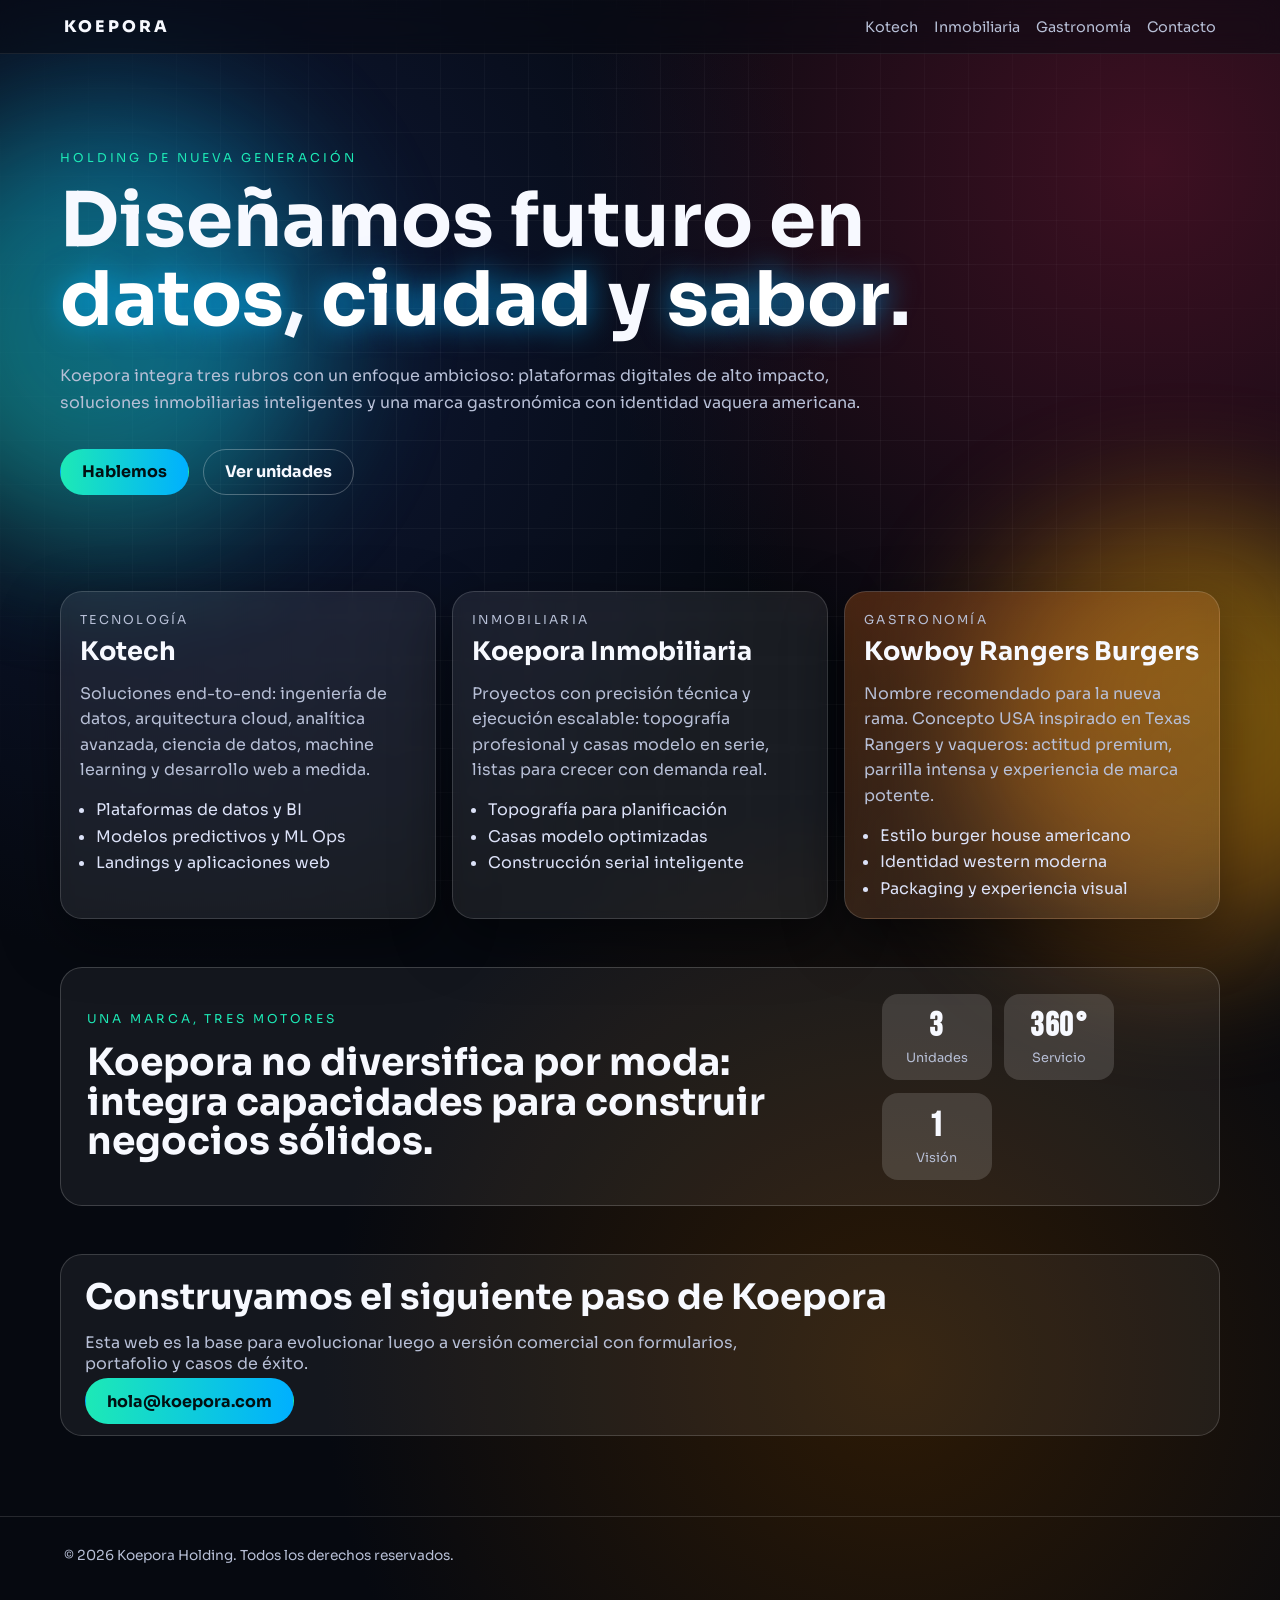
==== index.html @ 45dd40c9 "Add files via upload" ====
﻿<!doctype html>
<html lang="es">
<head>
  <meta charset="UTF-8" />
  <meta http-equiv="Content-Type" content="text/html; charset=UTF-8" />
  <meta name="viewport" content="width=device-width, initial-scale=1.0" />
  <title>Koepora Holding</title>
  <meta name="description" content="Koepora Holding: tecnología, inmobiliaria y gastronomía con visión moderna." />
  <link rel="preconnect" href="https://fonts.googleapis.com" />
  <link rel="preconnect" href="https://fonts.gstatic.com" crossorigin />
  <link href="https://fonts.googleapis.com/css2?family=Sora:wght@400;600;700;800&family=Bebas+Neue&display=swap" rel="stylesheet" />
  <link rel="stylesheet" href="styles.css" />
</head>
<body>
  <div class="bg-orb orb-a"></div>
  <div class="bg-orb orb-b"></div>
  <div class="grid-noise"></div>

  <header class="site-header">
    <a class="brand" href="#inicio">KOEPORA</a>
    <nav>
      <a href="#kotech">Kotech</a>
      <a href="#inmobiliaria">Inmobiliaria</a>
      <a href="#gastronomia">Gastronomía</a>
      <a href="#contacto">Contacto</a>
    </nav>
  </header>

  <main id="inicio">
    <section class="hero reveal">
      <p class="eyebrow">Holding de nueva generación</p>
      <h1>Diseñamos futuro en <span>datos</span>, <span>ciudad</span> y <span>sabor</span>.</h1>
      <p class="hero-copy">Koepora integra tres rubros con un enfoque ambicioso: plataformas digitales de alto impacto, soluciones inmobiliarias inteligentes y una marca gastronómica con identidad vaquera americana.</p>
      <div class="hero-actions">
        <a class="btn btn-primary" href="#contacto">Hablemos</a>
        <a class="btn btn-ghost" href="#unidades">Ver unidades</a>
      </div>
    </section>

    <section id="unidades" class="units">
      <article id="kotech" class="card reveal">
        <p class="tag">Tecnología</p>
        <h2>Kotech</h2>
        <p>Soluciones end-to-end: ingeniería de datos, arquitectura cloud, analítica avanzada, ciencia de datos, machine learning y desarrollo web a medida.</p>
        <ul>
          <li>Plataformas de datos y BI</li>
          <li>Modelos predictivos y ML Ops</li>
          <li>Landings y aplicaciones web</li>
        </ul>
      </article>

      <article id="inmobiliaria" class="card reveal">
        <p class="tag">Inmobiliaria</p>
        <h2>Koepora Inmobiliaria</h2>
        <p>Proyectos con precisión técnica y ejecución escalable: topografía profesional y casas modelo en serie, listas para crecer con demanda real.</p>
        <ul>
          <li>Topografía para planificación</li>
          <li>Casas modelo optimizadas</li>
          <li>Construcción serial inteligente</li>
        </ul>
      </article>

      <article id="gastronomia" class="card card-highlight reveal">
        <p class="tag">Gastronomía</p>
        <h2>Kowboy Rangers Burgers</h2>
        <p>Nombre recomendado para la nueva rama. Concepto USA inspirado en Texas Rangers y vaqueros: actitud premium, parrilla intensa y experiencia de marca potente.</p>
        <ul>
          <li>Estilo burger house americano</li>
          <li>Identidad western moderna</li>
          <li>Packaging y experiencia visual</li>
        </ul>
      </article>
    </section>

    <section class="showcase reveal">
      <div>
        <p class="eyebrow">Una marca, tres motores</p>
        <h3>Koepora no diversifica por moda: integra capacidades para construir negocios sólidos.</h3>
      </div>
      <div class="stats">
        <div><strong>3</strong><span>Unidades</span></div>
        <div><strong>360°</strong><span>Servicio</span></div>
        <div><strong>1</strong><span>Visión</span></div>
      </div>
    </section>

    <section id="contacto" class="contact reveal">
      <h3>Construyamos el siguiente paso de Koepora</h3>
      <p>Esta web es la base para evolucionar luego a versión comercial con formularios, portafolio y casos de éxito.</p>
      <a class="btn btn-primary" href="mailto:hola@koepora.com">hola@koepora.com</a>
    </section>
  </main>

  <footer>
    <p>© <span id="year"></span> Koepora Holding. Todos los derechos reservados.</p>
  </footer>

  <script src="main.js"></script>
</body>
</html>
---- styles.css ----
﻿:root {
  --bg: #060910;
  --surface: rgba(255, 255, 255, 0.08);
  --surface-strong: rgba(255, 255, 255, 0.14);
  --text: #f7f9ff;
  --muted: #b7bfd6;
  --c1: #1de9b6;
  --c2: #00b0ff;
  --c3: #ff7a18;
  --shadow: 0 20px 60px rgba(0, 0, 0, 0.45);
}

* {
  box-sizing: border-box;
}

html,
body {
  margin: 0;
  padding: 0;
}

body {
  font-family: "Sora", sans-serif;
  color: var(--text);
  background: radial-gradient(circle at 15% 20%, #0e1938, transparent 38%),
              radial-gradient(circle at 90% 10%, #3e1022, transparent 32%),
              radial-gradient(circle at 70% 85%, #2d1a05, transparent 35%),
              var(--bg);
  min-height: 100vh;
  overflow-x: hidden;
}

.grid-noise {
  position: fixed;
  inset: 0;
  background-image:
    linear-gradient(rgba(255, 255, 255, 0.04) 1px, transparent 1px),
    linear-gradient(90deg, rgba(255, 255, 255, 0.04) 1px, transparent 1px);
  background-size: 44px 44px;
  mask-image: radial-gradient(circle at center, black 40%, transparent 100%);
  pointer-events: none;
  z-index: -2;
}

.bg-orb {
  position: fixed;
  width: 430px;
  height: 430px;
  border-radius: 999px;
  filter: blur(70px);
  opacity: 0.45;
  pointer-events: none;
  z-index: -1;
  animation: float 12s ease-in-out infinite;
}

.orb-a {
  left: -110px;
  top: 12%;
  background: linear-gradient(45deg, var(--c1), var(--c2));
}

.orb-b {
  right: -120px;
  top: 58%;
  background: linear-gradient(45deg, var(--c3), #ffd000);
  animation-delay: -4s;
}

.site-header {
  position: sticky;
  top: 0;
  z-index: 10;
  display: flex;
  justify-content: space-between;
  align-items: center;
  padding: 1rem 5vw;
  backdrop-filter: blur(12px);
  background: rgba(6, 9, 16, 0.5);
  border-bottom: 1px solid rgba(255, 255, 255, 0.08);
}

.brand {
  text-decoration: none;
  color: var(--text);
  font-weight: 800;
  letter-spacing: 0.2rem;
}

nav {
  display: flex;
  gap: 1rem;
  flex-wrap: wrap;
}

nav a {
  color: var(--muted);
  text-decoration: none;
  font-size: 0.9rem;
}

nav a:hover {
  color: var(--text);
}

main {
  width: min(1160px, 92vw);
  margin: 0 auto;
}

.hero {
  padding: 6rem 0 4rem;
}

.eyebrow {
  text-transform: uppercase;
  letter-spacing: 0.18rem;
  color: var(--c1);
  font-size: 0.76rem;
  margin: 0 0 1rem;
}

h1,
h2,
h3 {
  margin: 0;
  line-height: 1.05;
}

h1 {
  font-size: clamp(2.1rem, 7vw, 4.7rem);
  max-width: 16ch;
}

h1 span {
  display: inline-block;
  color: #ffffff;
  text-shadow: 0 0 30px rgba(0, 176, 255, 0.7);
}

.hero-copy {
  max-width: 70ch;
  margin: 1.4rem 0 0;
  color: var(--muted);
  line-height: 1.7;
}

.hero-actions {
  margin-top: 2rem;
  display: flex;
  gap: 0.9rem;
  flex-wrap: wrap;
}

.btn {
  border: 1px solid transparent;
  border-radius: 999px;
  padding: 0.72rem 1.3rem;
  text-decoration: none;
  color: var(--text);
  font-weight: 700;
}

.btn-primary {
  background: linear-gradient(90deg, var(--c1), var(--c2));
  color: #021012;
}

.btn-primary:hover {
  filter: brightness(1.08);
}

.btn-ghost {
  border-color: rgba(255, 255, 255, 0.28);
}

.btn-ghost:hover {
  border-color: var(--text);
}

.units {
  display: grid;
  grid-template-columns: repeat(12, 1fr);
  gap: 1rem;
  margin: 2rem 0 3rem;
}

.card {
  grid-column: span 4;
  background: var(--surface);
  border: 1px solid rgba(255, 255, 255, 0.15);
  box-shadow: var(--shadow);
  border-radius: 22px;
  padding: 1.2rem;
  backdrop-filter: blur(6px);
}

.card-highlight {
  background: linear-gradient(140deg, rgba(255, 122, 24, 0.25), rgba(255, 255, 255, 0.08));
}

.tag {
  margin: 0;
  color: var(--c2);
  font-size: 0.77rem;
  letter-spacing: 0.14rem;
  text-transform: uppercase;
}

.card h2 {
  margin-top: 0.45rem;
  font-size: 1.6rem;
}

.card p {
  color: var(--muted);
  line-height: 1.6;
}

.card ul {
  margin: 0.8rem 0 0;
  padding-left: 1rem;
  color: #dce2f8;
  display: grid;
  gap: 0.35rem;
}

.showcase {
  margin: 2rem 0 3rem;
  padding: 1.6rem;
  border-radius: 22px;
  background: rgba(255, 255, 255, 0.06);
  border: 1px solid rgba(255, 255, 255, 0.18);
  display: flex;
  justify-content: space-between;
  gap: 2rem;
  align-items: center;
}

.showcase h3 {
  font-size: clamp(1.35rem, 3.2vw, 2.35rem);
  max-width: 30ch;
}

.stats {
  display: flex;
  gap: 0.8rem;
  flex-wrap: wrap;
}

.stats div {
  min-width: 110px;
  background: var(--surface-strong);
  border-radius: 16px;
  padding: 0.8rem;
  text-align: center;
}

.stats strong {
  display: block;
  font-family: "Bebas Neue", sans-serif;
  font-size: 2.1rem;
  letter-spacing: 0.05rem;
}

.stats span {
  color: var(--muted);
  font-size: 0.8rem;
}

.contact {
  margin: 1rem 0 5rem;
  padding: 1.5rem;
  border-radius: 22px;
  background: rgba(255, 255, 255, 0.06);
  border: 1px solid rgba(255, 255, 255, 0.16);
}

.contact h3 {
  font-size: clamp(1.4rem, 4vw, 2.2rem);
}

.contact p {
  color: var(--muted);
  max-width: 60ch;
}

footer {
  border-top: 1px solid rgba(255, 255, 255, 0.13);
  padding: 1rem 5vw 2rem;
  color: var(--muted);
  font-size: 0.86rem;
}

.reveal {
  opacity: 0;
  transform: translateY(22px);
  transition: opacity 0.55s ease, transform 0.55s ease;
}

.reveal.visible {
  opacity: 1;
  transform: translateY(0);
}

@keyframes float {
  0%, 100% {
    transform: translateY(0);
  }
  50% {
    transform: translateY(-24px);
  }
}

@media (max-width: 960px) {
  .card {
    grid-column: span 6;
  }

  .showcase {
    flex-direction: column;
    align-items: flex-start;
  }
}

@media (max-width: 640px) {
  .site-header {
    gap: 0.8rem;
    flex-direction: column;
    align-items: flex-start;
  }

  .hero {
    padding-top: 4rem;
  }

  .card {
    grid-column: span 12;
  }

  nav {
    gap: 0.7rem;
  }
}
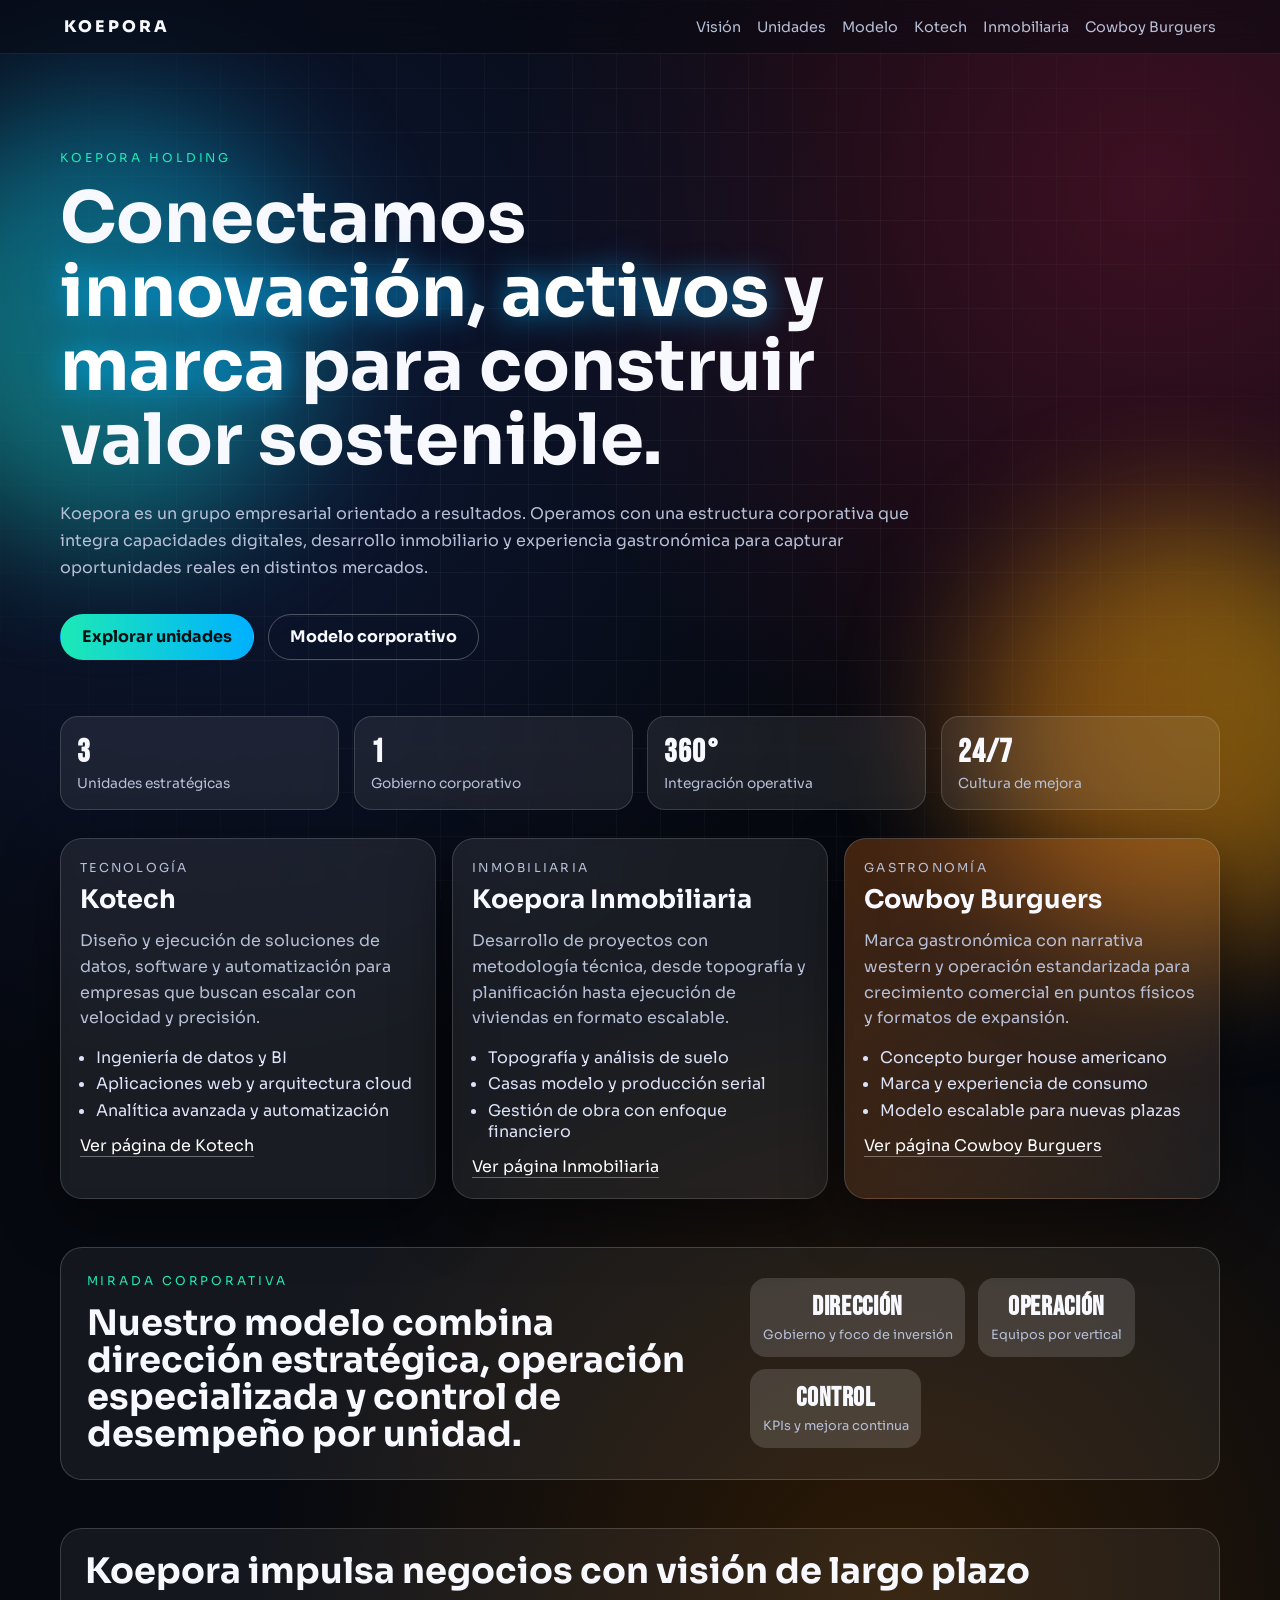
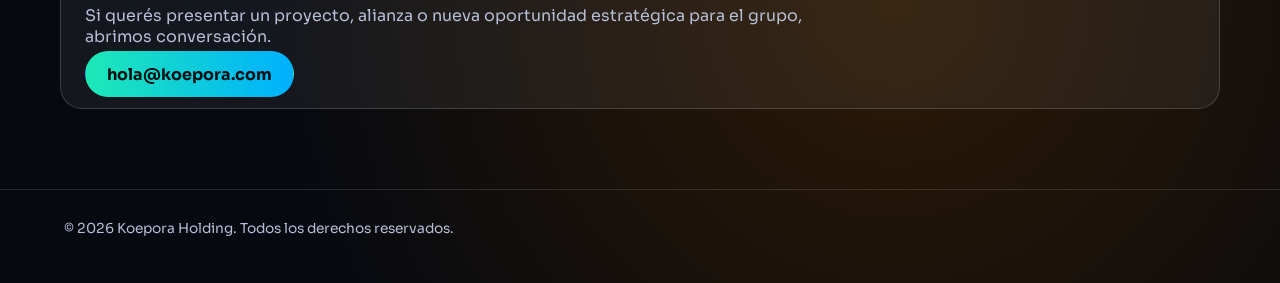
==== commit 735cf08d: "Add files via upload" ====
--- a/index.html
+++ b/index.html
@@ -1,11 +1,11 @@
 ﻿<!doctype html>
 <html lang="es">
 <head>
-  <meta charset="UTF-8" />
+  <meta charset="UTF-8" />
   <meta http-equiv="Content-Type" content="text/html; charset=UTF-8" />
   <meta name="viewport" content="width=device-width, initial-scale=1.0" />
-  <title>Koepora Holding</title>
-  <meta name="description" content="Koepora Holding: tecnología, inmobiliaria y gastronomía con visión moderna." />
+  <title>Koepora | Holding Corporativo</title>
+  <meta name="description" content="Koepora Holding: visión corporativa que integra tecnología, inmobiliaria y gastronomía." />
   <link rel="preconnect" href="https://fonts.googleapis.com" />
   <link rel="preconnect" href="https://fonts.gstatic.com" crossorigin />
   <link href="https://fonts.googleapis.com/css2?family=Sora:wght@400;600;700;800&family=Bebas+Neue&display=swap" rel="stylesheet" />
@@ -17,76 +17,102 @@
   <div class="grid-noise"></div>
 
   <header class="site-header">
-    <a class="brand" href="#inicio">KOEPORA</a>
+    <a class="brand" href="index.html">KOEPORA</a>
     <nav>
-      <a href="#kotech">Kotech</a>
-      <a href="#inmobiliaria">Inmobiliaria</a>
-      <a href="#gastronomia">Gastronomía</a>
-      <a href="#contacto">Contacto</a>
+      <a href="#vision">Visión</a>
+      <a href="#unidades">Unidades</a>
+      <a href="#modelo">Modelo</a>
+      <a href="kotech.html">Kotech</a>
+      <a href="inmobiliaria.html">Inmobiliaria</a>
+      <a href="cowboy-burguers.html">Cowboy Burguers</a>
     </nav>
   </header>
 
-  <main id="inicio">
-    <section class="hero reveal">
-      <p class="eyebrow">Holding de nueva generación</p>
-      <h1>Diseñamos futuro en <span>datos</span>, <span>ciudad</span> y <span>sabor</span>.</h1>
-      <p class="hero-copy">Koepora integra tres rubros con un enfoque ambicioso: plataformas digitales de alto impacto, soluciones inmobiliarias inteligentes y una marca gastronómica con identidad vaquera americana.</p>
+  <main>
+    <section id="vision" class="hero reveal">
+      <p class="eyebrow">Koepora Holding</p>
+      <h1>Conectamos <span>innovación</span>, <span>activos</span> y <span>marca</span> para construir valor sostenible.</h1>
+      <p class="hero-copy">Koepora es un grupo empresarial orientado a resultados. Operamos con una estructura corporativa que integra capacidades digitales, desarrollo inmobiliario y experiencia gastronómica para capturar oportunidades reales en distintos mercados.</p>
       <div class="hero-actions">
-        <a class="btn btn-primary" href="#contacto">Hablemos</a>
-        <a class="btn btn-ghost" href="#unidades">Ver unidades</a>
+        <a class="btn btn-primary" href="#unidades">Explorar unidades</a>
+        <a class="btn btn-ghost" href="#modelo">Modelo corporativo</a>
+      </div>
+    </section>
+
+    <section class="panel reveal">
+      <div class="kpi-grid">
+        <article>
+          <strong>3</strong>
+          <span>Unidades estratégicas</span>
+        </article>
+        <article>
+          <strong>1</strong>
+          <span>Gobierno corporativo</span>
+        </article>
+        <article>
+          <strong>360°</strong>
+          <span>Integración operativa</span>
+        </article>
+        <article>
+          <strong>24/7</strong>
+          <span>Cultura de mejora</span>
+        </article>
       </div>
     </section>
 
     <section id="unidades" class="units">
-      <article id="kotech" class="card reveal">
+      <article class="card reveal">
         <p class="tag">Tecnología</p>
         <h2>Kotech</h2>
-        <p>Soluciones end-to-end: ingeniería de datos, arquitectura cloud, analítica avanzada, ciencia de datos, machine learning y desarrollo web a medida.</p>
+        <p>Diseño y ejecución de soluciones de datos, software y automatización para empresas que buscan escalar con velocidad y precisión.</p>
         <ul>
-          <li>Plataformas de datos y BI</li>
-          <li>Modelos predictivos y ML Ops</li>
-          <li>Landings y aplicaciones web</li>
+          <li>Ingeniería de datos y BI</li>
+          <li>Aplicaciones web y arquitectura cloud</li>
+          <li>Analítica avanzada y automatización</li>
         </ul>
+        <a class="inline-link" href="kotech.html">Ver página de Kotech</a>
       </article>
 
-      <article id="inmobiliaria" class="card reveal">
+      <article class="card reveal">
         <p class="tag">Inmobiliaria</p>
         <h2>Koepora Inmobiliaria</h2>
-        <p>Proyectos con precisión técnica y ejecución escalable: topografía profesional y casas modelo en serie, listas para crecer con demanda real.</p>
+        <p>Desarrollo de proyectos con metodología técnica, desde topografía y planificación hasta ejecución de viviendas en formato escalable.</p>
         <ul>
-          <li>Topografía para planificación</li>
-          <li>Casas modelo optimizadas</li>
-          <li>Construcción serial inteligente</li>
+          <li>Topografía y análisis de suelo</li>
+          <li>Casas modelo y producción serial</li>
+          <li>Gestión de obra con enfoque financiero</li>
         </ul>
+        <a class="inline-link" href="inmobiliaria.html">Ver página Inmobiliaria</a>
       </article>
 
-      <article id="gastronomia" class="card card-highlight reveal">
+      <article class="card card-highlight reveal">
         <p class="tag">Gastronomía</p>
-        <h2>Kowboy Rangers Burgers</h2>
-        <p>Nombre recomendado para la nueva rama. Concepto USA inspirado en Texas Rangers y vaqueros: actitud premium, parrilla intensa y experiencia de marca potente.</p>
+        <h2>Cowboy Burguers</h2>
+        <p>Marca gastronómica con narrativa western y operación estandarizada para crecimiento comercial en puntos físicos y formatos de expansión.</p>
         <ul>
-          <li>Estilo burger house americano</li>
-          <li>Identidad western moderna</li>
-          <li>Packaging y experiencia visual</li>
+          <li>Concepto burger house americano</li>
+          <li>Marca y experiencia de consumo</li>
+          <li>Modelo escalable para nuevas plazas</li>
         </ul>
+        <a class="inline-link" href="cowboy-burguers.html">Ver página Cowboy Burguers</a>
       </article>
     </section>
 
-    <section class="showcase reveal">
+    <section id="modelo" class="showcase reveal">
       <div>
-        <p class="eyebrow">Una marca, tres motores</p>
-        <h3>Koepora no diversifica por moda: integra capacidades para construir negocios sólidos.</h3>
+        <p class="eyebrow">Mirada corporativa</p>
+        <h3>Nuestro modelo combina dirección estratégica, operación especializada y control de desempeño por unidad.</h3>
       </div>
       <div class="stats">
-        <div><strong>3</strong><span>Unidades</span></div>
-        <div><strong>360°</strong><span>Servicio</span></div>
-        <div><strong>1</strong><span>Visión</span></div>
+        <div><strong>Dirección</strong><span>Gobierno y foco de inversión</span></div>
+        <div><strong>Operación</strong><span>Equipos por vertical</span></div>
+        <div><strong>Control</strong><span>KPIs y mejora continua</span></div>
       </div>
     </section>
 
-    <section id="contacto" class="contact reveal">
-      <h3>Construyamos el siguiente paso de Koepora</h3>
-      <p>Esta web es la base para evolucionar luego a versión comercial con formularios, portafolio y casos de éxito.</p>
+    <section class="contact reveal">
+      <h3>Koepora impulsa negocios con visión de largo plazo</h3>
+      <p>Si querés presentar un proyecto, alianza o nueva oportunidad estratégica para el grupo, abrimos conversación.</p>
       <a class="btn btn-primary" href="mailto:hola@koepora.com">hola@koepora.com</a>
     </section>
   </main>
@@ -98,4 +124,3 @@
   <script src="main.js"></script>
 </body>
 </html>
-
--- a/styles.css
+++ b/styles.css
@@ -7,6 +7,7 @@
   --c1: #1de9b6;
   --c2: #00b0ff;
   --c3: #ff7a18;
+  --line: rgba(255, 255, 255, 0.15);
   --shadow: 0 20px 60px rgba(0, 0, 0, 0.45);
 }
 
@@ -75,6 +76,7 @@
   display: flex;
   justify-content: space-between;
   align-items: center;
+  gap: 1rem;
   padding: 1rem 5vw;
   backdrop-filter: blur(12px);
   background: rgba(6, 9, 16, 0.5);
@@ -98,6 +100,7 @@
   color: var(--muted);
   text-decoration: none;
   font-size: 0.9rem;
+  transition: color 0.2s ease;
 }
 
 nav a:hover {
@@ -110,7 +113,7 @@
 }
 
 .hero {
-  padding: 6rem 0 4rem;
+  padding: 6rem 0 3.5rem;
 }
 
 .eyebrow {
@@ -129,7 +132,7 @@
 }
 
 h1 {
-  font-size: clamp(2.1rem, 7vw, 4.7rem);
+  font-size: clamp(2rem, 6.4vw, 4.4rem);
   max-width: 16ch;
 }
 
@@ -140,7 +143,7 @@
 }
 
 .hero-copy {
-  max-width: 70ch;
+  max-width: 72ch;
   margin: 1.4rem 0 0;
   color: var(--muted);
   line-height: 1.7;
@@ -160,6 +163,7 @@
   text-decoration: none;
   color: var(--text);
   font-weight: 700;
+  transition: filter 0.2s ease, border-color 0.2s ease;
 }
 
 .btn-primary {
@@ -179,17 +183,47 @@
   border-color: var(--text);
 }
 
+.panel {
+  margin-bottom: 1.8rem;
+}
+
+.kpi-grid {
+  display: grid;
+  grid-template-columns: repeat(4, minmax(0, 1fr));
+  gap: 0.9rem;
+}
+
+.kpi-grid article {
+  background: var(--surface);
+  border: 1px solid var(--line);
+  border-radius: 18px;
+  padding: 1rem;
+  backdrop-filter: blur(6px);
+}
+
+.kpi-grid strong {
+  font-family: "Bebas Neue", sans-serif;
+  letter-spacing: 0.06rem;
+  font-size: 2rem;
+  display: block;
+}
+
+.kpi-grid span {
+  color: var(--muted);
+  font-size: 0.86rem;
+}
+
 .units {
   display: grid;
   grid-template-columns: repeat(12, 1fr);
   gap: 1rem;
-  margin: 2rem 0 3rem;
+  margin: 1.5rem 0 3rem;
 }
 
 .card {
   grid-column: span 4;
   background: var(--surface);
-  border: 1px solid rgba(255, 255, 255, 0.15);
+  border: 1px solid var(--line);
   box-shadow: var(--shadow);
   border-radius: 22px;
   padding: 1.2rem;
@@ -224,6 +258,18 @@
   color: #dce2f8;
   display: grid;
   gap: 0.35rem;
+}
+
+.inline-link {
+  display: inline-block;
+  margin-top: 0.9rem;
+  color: #ffffff;
+  text-decoration: none;
+  border-bottom: 1px solid rgba(255, 255, 255, 0.35);
+}
+
+.inline-link:hover {
+  border-bottom-color: #fff;
 }
 
 .showcase {
@@ -239,7 +285,7 @@
 }
 
 .showcase h3 {
-  font-size: clamp(1.35rem, 3.2vw, 2.35rem);
+  font-size: clamp(1.3rem, 3.2vw, 2.2rem);
   max-width: 30ch;
 }
 
@@ -250,7 +296,7 @@
 }
 
 .stats div {
-  min-width: 110px;
+  min-width: 140px;
   background: var(--surface-strong);
   border-radius: 16px;
   padding: 0.8rem;
@@ -260,8 +306,8 @@
 .stats strong {
   display: block;
   font-family: "Bebas Neue", sans-serif;
-  font-size: 2.1rem;
-  letter-spacing: 0.05rem;
+  font-size: 1.7rem;
+  letter-spacing: 0.04rem;
 }
 
 .stats span {
@@ -286,6 +332,134 @@
   max-width: 60ch;
 }
 
+.kotech-intro {
+  margin: 0.3rem 0 2rem;
+  display: grid;
+  gap: 1rem;
+}
+
+.kotech-intro h2 {
+  font-size: clamp(1.45rem, 3vw, 2.1rem);
+  margin-bottom: 0.6rem;
+}
+
+.kotech-intro p {
+  color: var(--muted);
+  line-height: 1.7;
+  max-width: 75ch;
+}
+
+.architecture {
+  margin: 1.5rem 0 3rem;
+  padding: 1.5rem;
+  border-radius: 22px;
+  background: rgba(255, 255, 255, 0.05);
+  border: 1px solid rgba(255, 255, 255, 0.16);
+}
+
+.architecture h3 {
+  margin-top: 0.3rem;
+  font-size: clamp(1.35rem, 3vw, 2rem);
+}
+
+.arch-grid {
+  margin-top: 1.1rem;
+  display: grid;
+  grid-template-columns: repeat(4, minmax(0, 1fr));
+  gap: 0.8rem;
+}
+
+.arch-grid article {
+  background: var(--surface);
+  border: 1px solid var(--line);
+  border-radius: 16px;
+  padding: 0.9rem;
+}
+
+.arch-grid h4 {
+  margin: 0;
+  font-size: 1.03rem;
+}
+
+.arch-grid p {
+  margin: 0.55rem 0;
+  color: var(--muted);
+  line-height: 1.5;
+  font-size: 0.92rem;
+}
+
+.arch-grid span {
+  color: #e6f8ff;
+  font-size: 0.78rem;
+  letter-spacing: 0.03rem;
+}
+
+.examples {
+  margin: 1rem 0 2.8rem;
+}
+
+.examples-head h3 {
+  font-size: clamp(1.3rem, 3.2vw, 2.1rem);
+  margin-bottom: 1rem;
+}
+
+.examples-grid {
+  display: grid;
+  grid-template-columns: repeat(12, 1fr);
+  gap: 1rem;
+}
+
+.example-card {
+  grid-column: span 4;
+  background: linear-gradient(165deg, rgba(7, 17, 42, 0.86), rgba(8, 10, 16, 0.86));
+  border: 1px solid rgba(29, 233, 182, 0.28);
+  box-shadow: var(--shadow);
+  border-radius: 20px;
+  padding: 1.1rem;
+}
+
+.example-card h4 {
+  margin: 0.5rem 0 0.6rem;
+  font-size: 1.08rem;
+}
+
+.example-card p {
+  margin: 0;
+  color: var(--muted);
+  line-height: 1.55;
+}
+
+.example-card ul {
+  margin: 0.8rem 0 0;
+  padding-left: 1rem;
+  color: #dce2f8;
+  display: grid;
+  gap: 0.35rem;
+  font-size: 0.9rem;
+}
+
+.stack {
+  margin: 1rem 0 2.6rem;
+  padding: 1.2rem;
+  border-radius: 20px;
+  background: rgba(255, 255, 255, 0.04);
+  border: 1px solid rgba(255, 255, 255, 0.15);
+}
+
+.pill-row {
+  display: flex;
+  flex-wrap: wrap;
+  gap: 0.55rem;
+}
+
+.pill-row span {
+  padding: 0.45rem 0.75rem;
+  border-radius: 999px;
+  border: 1px solid rgba(0, 176, 255, 0.45);
+  background: rgba(0, 176, 255, 0.15);
+  font-size: 0.84rem;
+}
+
 footer {
   border-top: 1px solid rgba(255, 255, 255, 0.13);
   padding: 1rem 5vw 2rem;
@@ -314,7 +488,19 @@
 }
 
 @media (max-width: 960px) {
+  .kpi-grid {
+    grid-template-columns: repeat(2, minmax(0, 1fr));
+  }
+
+  .arch-grid {
+    grid-template-columns: repeat(2, minmax(0, 1fr));
+  }
+
   .card {
+    grid-column: span 6;
+  }
+
+  .example-card {
     grid-column: span 6;
   }
 
@@ -326,7 +512,6 @@
 
 @media (max-width: 640px) {
   .site-header {
-    gap: 0.8rem;
     flex-direction: column;
     align-items: flex-start;
   }
@@ -335,11 +520,23 @@
     padding-top: 4rem;
   }
 
+  .kpi-grid {
+    grid-template-columns: 1fr;
+  }
+
+  .arch-grid {
+    grid-template-columns: 1fr;
+  }
+
   .card {
     grid-column: span 12;
   }
 
+  .example-card {
+    grid-column: span 12;
+  }
+
   nav {
     gap: 0.7rem;
   }
-}
+}
